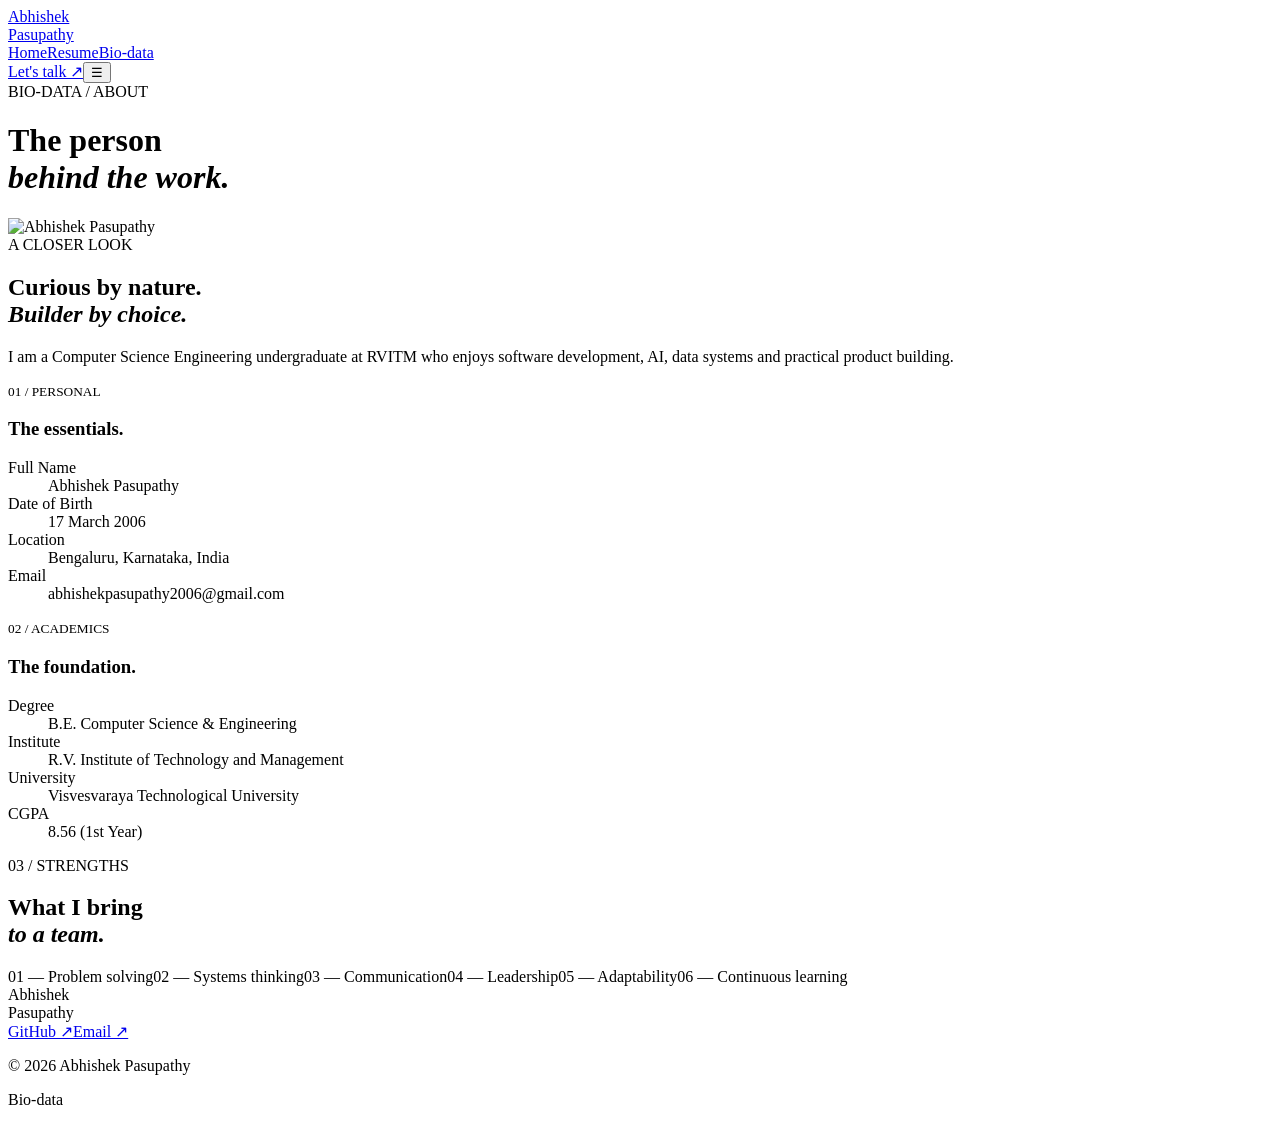
==== biodata.html @ 6d320807 "Add Abhishek portfolio content" ====
<!DOCTYPE html><html lang="en"><head><meta charset="UTF-8"><meta name="viewport" content="width=device-width,initial-scale=1"><title>Bio-data — Abhishek Pasupathy</title><link rel="stylesheet" href="styles.css"></head><body><header class="site-nav"><a class="logo" href="index.html">Abhishek<br><span>Pasupathy</span></a><nav><a href="index.html">Home</a><a href="resume.html">Resume</a><a class="active" href="biodata.html">Bio-data</a></nav><a class="contact" href="mailto:abhishekpasupathy2006@gmail.com">Let's talk ↗</a><button class="menu">☰</button></header><main class="inner-page"><div class="inner-hero bio-hero"><span class="section-kicker">BIO-DATA / ABOUT</span><h1>The person<br><em>behind the work.</em></h1></div><section class="bio-feature"><div class="bio-art"><img src="images/profile.jpg" alt="Abhishek Pasupathy"></div><div><span class="section-kicker">A CLOSER LOOK</span><h2>Curious by nature.<br><em>Builder by choice.</em></h2><p>I am a Computer Science Engineering undergraduate at RVITM who enjoys software development, AI, data systems and practical product building.</p></div></section><section class="bio-table"><div class="bio-cell"><small>01 / PERSONAL</small><h3>The essentials.</h3><dl><dt>Full Name</dt><dd>Abhishek Pasupathy</dd><dt>Date of Birth</dt><dd>17 March 2006</dd><dt>Location</dt><dd>Bengaluru, Karnataka, India</dd><dt>Email</dt><dd>abhishekpasupathy2006@gmail.com</dd></dl></div><div class="bio-cell tinted"><small>02 / ACADEMICS</small><h3>The foundation.</h3><dl><dt>Degree</dt><dd>B.E. Computer Science &amp; Engineering</dd><dt>Institute</dt><dd>R.V. Institute of Technology and Management</dd><dt>University</dt><dd>Visvesvaraya Technological University</dd><dt>CGPA</dt><dd>8.56 (1st Year)</dd></dl></div></section><section class="strengths"><span class="section-kicker">03 / STRENGTHS</span><h2>What I bring<br><em>to a team.</em></h2><div><span>01 — Problem solving</span><span>02 — Systems thinking</span><span>03 — Communication</span><span>04 — Leadership</span><span>05 — Adaptability</span><span>06 — Continuous learning</span></div></section></main><footer><div class="logo">Abhishek<br><span>Pasupathy</span></div><div class="footer-links"><a href="https://github.com/abhishekpasupathy">GitHub ↗</a><a href="mailto:abhishekpasupathy2006@gmail.com">Email ↗</a></div><p>© 2026 Abhishek Pasupathy</p><p>Bio-data</p></footer><script src="https://code.jquery.com/jquery-3.7.1.min.js"></script><script src="script.js"></script></body></html>
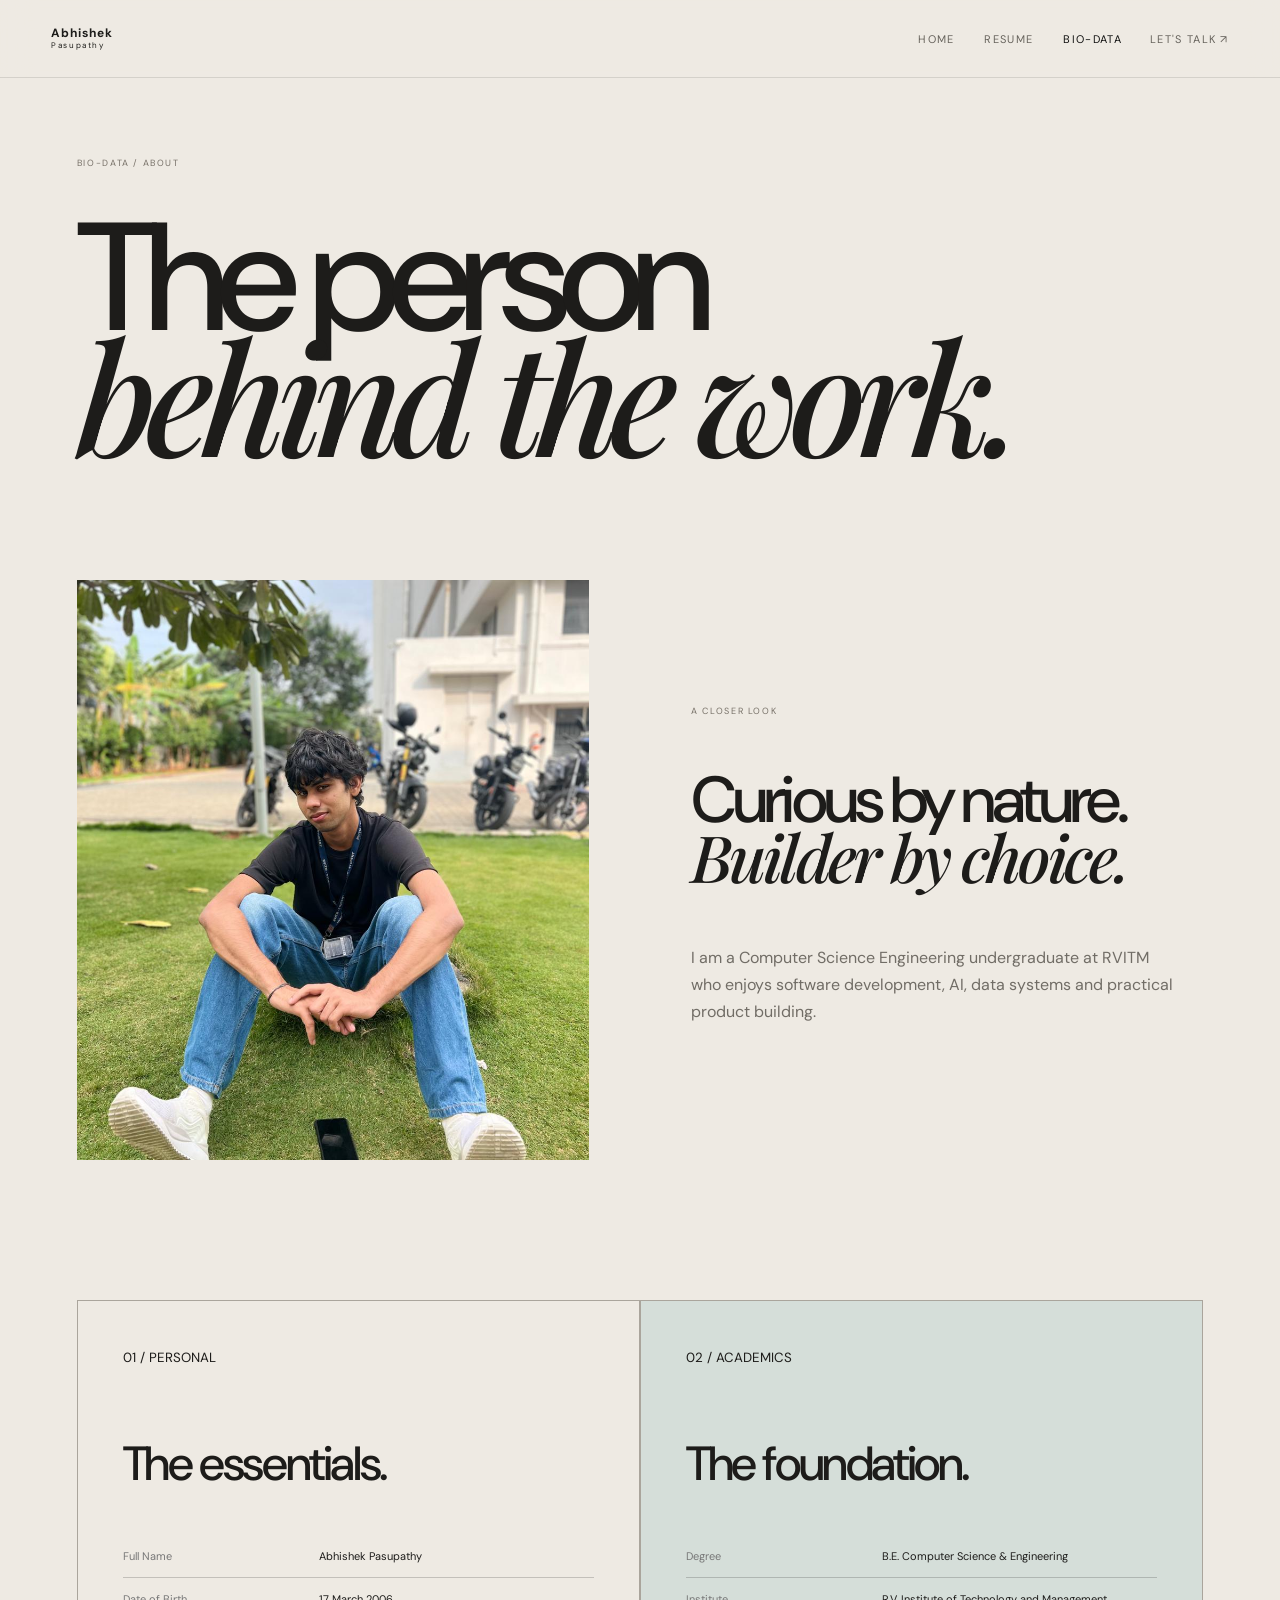
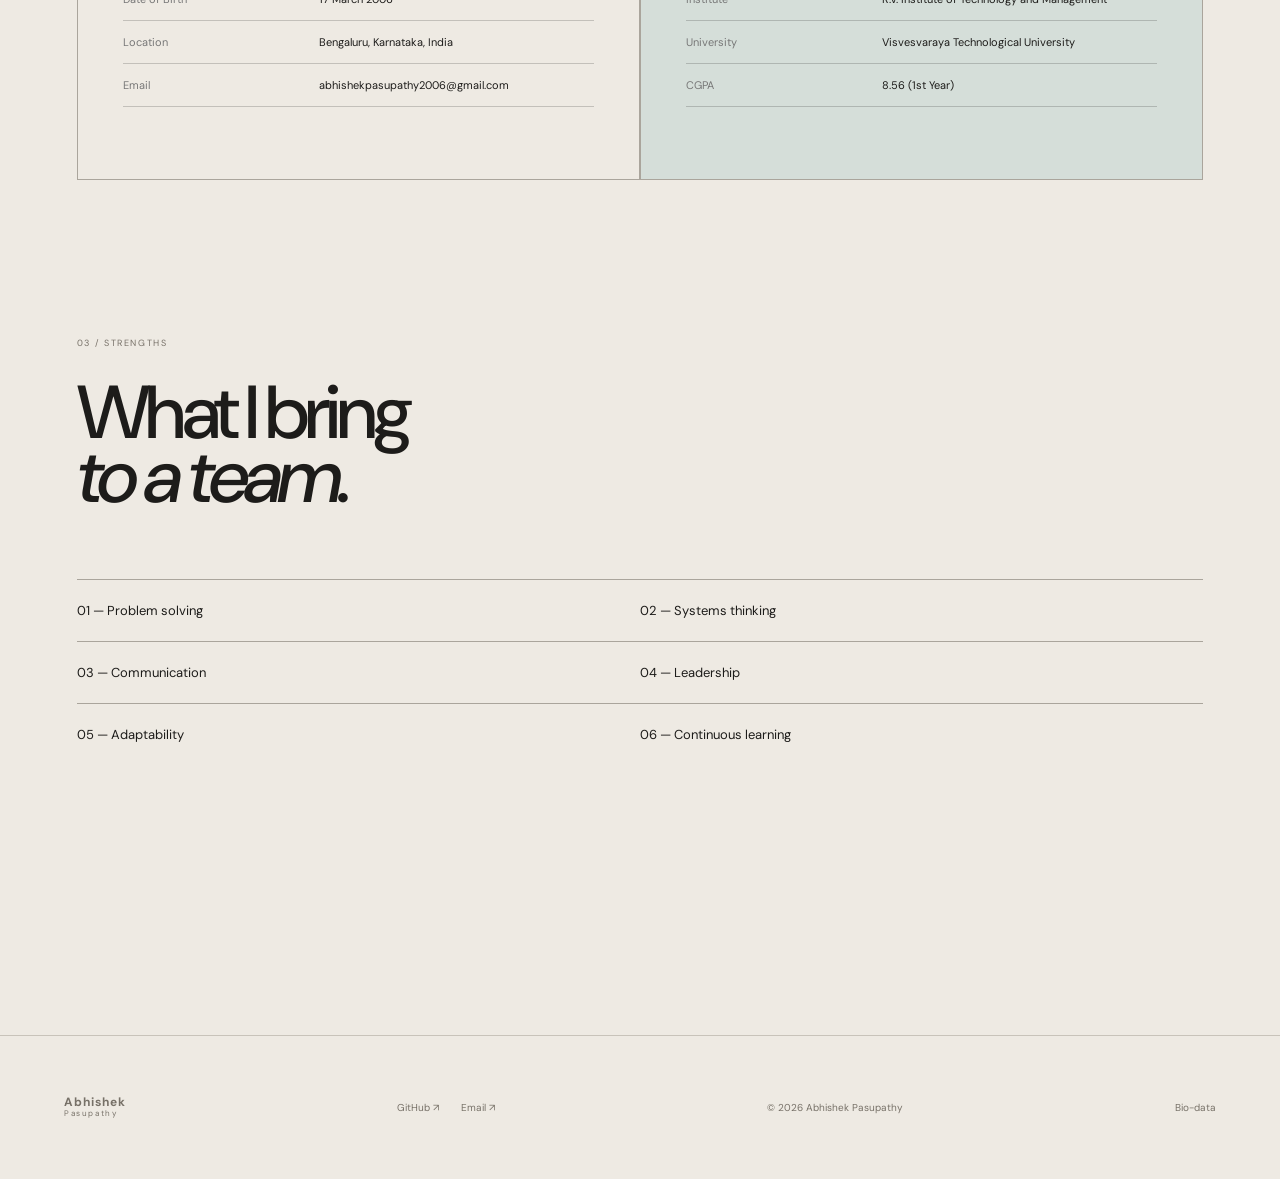
==== commit 842ca1f4: "Fix bio-data profile image" ====
--- a/biodata.html
+++ b/biodata.html
@@ -1 +1 @@
-<!DOCTYPE html><html lang="en"><head><meta charset="UTF-8"><meta name="viewport" content="width=device-width,initial-scale=1"><title>Bio-data — Abhishek Pasupathy</title><link rel="stylesheet" href="styles.css"></head><body><header class="site-nav"><a class="logo" href="index.html">Abhishek<br><span>Pasupathy</span></a><nav><a href="index.html">Home</a><a href="resume.html">Resume</a><a class="active" href="biodata.html">Bio-data</a></nav><a class="contact" href="mailto:abhishekpasupathy2006@gmail.com">Let's talk ↗</a><button class="menu">☰</button></header><main class="inner-page"><div class="inner-hero bio-hero"><span class="section-kicker">BIO-DATA / ABOUT</span><h1>The person<br><em>behind the work.</em></h1></div><section class="bio-feature"><div class="bio-art"><img src="images/profile.jpg" alt="Abhishek Pasupathy"></div><div><span class="section-kicker">A CLOSER LOOK</span><h2>Curious by nature.<br><em>Builder by choice.</em></h2><p>I am a Computer Science Engineering undergraduate at RVITM who enjoys software development, AI, data systems and practical product building.</p></div></section><section class="bio-table"><div class="bio-cell"><small>01 / PERSONAL</small><h3>The essentials.</h3><dl><dt>Full Name</dt><dd>Abhishek Pasupathy</dd><dt>Date of Birth</dt><dd>17 March 2006</dd><dt>Location</dt><dd>Bengaluru, Karnataka, India</dd><dt>Email</dt><dd>abhishekpasupathy2006@gmail.com</dd></dl></div><div class="bio-cell tinted"><small>02 / ACADEMICS</small><h3>The foundation.</h3><dl><dt>Degree</dt><dd>B.E. Computer Science &amp; Engineering</dd><dt>Institute</dt><dd>R.V. Institute of Technology and Management</dd><dt>University</dt><dd>Visvesvaraya Technological University</dd><dt>CGPA</dt><dd>8.56 (1st Year)</dd></dl></div></section><section class="strengths"><span class="section-kicker">03 / STRENGTHS</span><h2>What I bring<br><em>to a team.</em></h2><div><span>01 — Problem solving</span><span>02 — Systems thinking</span><span>03 — Communication</span><span>04 — Leadership</span><span>05 — Adaptability</span><span>06 — Continuous learning</span></div></section></main><footer><div class="logo">Abhishek<br><span>Pasupathy</span></div><div class="footer-links"><a href="https://github.com/abhishekpasupathy">GitHub ↗</a><a href="mailto:abhishekpasupathy2006@gmail.com">Email ↗</a></div><p>© 2026 Abhishek Pasupathy</p><p>Bio-data</p></footer><script src="https://code.jquery.com/jquery-3.7.1.min.js"></script><script src="script.js"></script></body></html>+<!DOCTYPE html><html lang="en"><head><meta charset="UTF-8"><meta name="viewport" content="width=device-width,initial-scale=1"><title>Bio-data — Abhishek Pasupathy</title><link rel="stylesheet" href="styles.css"></head><body><header class="site-nav"><a class="logo" href="index.html">Abhishek<br><span>Pasupathy</span></a><nav><a href="index.html">Home</a><a href="resume.html">Resume</a><a class="active" href="biodata.html">Bio-data</a></nav><a class="contact" href="mailto:abhishekpasupathy2006@gmail.com">Let's talk ↗</a><button class="menu">☰</button></header><main class="inner-page"><div class="inner-hero bio-hero"><span class="section-kicker">BIO-DATA / ABOUT</span><h1>The person<br><em>behind the work.</em></h1></div><section class="bio-feature"><div class="bio-art"><img src="images/profile.jpeg" alt="Abhishek Pasupathy"></div><div><span class="section-kicker">A CLOSER LOOK</span><h2>Curious by nature.<br><em>Builder by choice.</em></h2><p>I am a Computer Science Engineering undergraduate at RVITM who enjoys software development, AI, data systems and practical product building.</p></div></section><section class="bio-table"><div class="bio-cell"><small>01 / PERSONAL</small><h3>The essentials.</h3><dl><dt>Full Name</dt><dd>Abhishek Pasupathy</dd><dt>Date of Birth</dt><dd>17 March 2006</dd><dt>Location</dt><dd>Bengaluru, Karnataka, India</dd><dt>Email</dt><dd>abhishekpasupathy2006@gmail.com</dd></dl></div><div class="bio-cell tinted"><small>02 / ACADEMICS</small><h3>The foundation.</h3><dl><dt>Degree</dt><dd>B.E. Computer Science &amp; Engineering</dd><dt>Institute</dt><dd>R.V. Institute of Technology and Management</dd><dt>University</dt><dd>Visvesvaraya Technological University</dd><dt>CGPA</dt><dd>8.56 (1st Year)</dd></dl></div></section><section class="strengths"><span class="section-kicker">03 / STRENGTHS</span><h2>What I bring<br><em>to a team.</em></h2><div><span>01 — Problem solving</span><span>02 — Systems thinking</span><span>03 — Communication</span><span>04 — Leadership</span><span>05 — Adaptability</span><span>06 — Continuous learning</span></div></section></main><footer><div class="logo">Abhishek<br><span>Pasupathy</span></div><div class="footer-links"><a href="https://github.com/abhishekpasupathy">GitHub ↗</a><a href="mailto:abhishekpasupathy2006@gmail.com">Email ↗</a></div><p>© 2026 Abhishek Pasupathy</p><p>Bio-data</p></footer><script src="https://code.jquery.com/jquery-3.7.1.min.js"></script><script src="script.js"></script></body></html>
--- a/styles.css
+++ b/styles.css
@@ -0,0 +1,28 @@
+@import url('https://fonts.googleapis.com/css2?family=DM+Sans:wght@400;500;700&family=Playfair+Display:ital,wght@0,500;1,500;1,600&display=swap');*{box-sizing:border-box}html{scroll-behavior:smooth}body{margin:0;background:#eeeae3;color:#1d1c1a;font-family:"DM Sans",Arial,sans-serif}a{color:inherit}.site-nav{height:78px;padding:0 4vw;display:flex;align-items:center;gap:28px;position:fixed;top:0;left:0;right:0;z-index:100;background:rgba(238,234,227,.9);backdrop-filter:blur(16px);border-bottom:1px solid rgba(30,29,26,.12)}.logo{font-size:12px;font-weight:700;line-height:.85;text-decoration:none;letter-spacing:.08em}.logo span{font-weight:400;letter-spacing:.2em;font-size:8px}.site-nav nav{display:flex;gap:30px;margin-left:auto}.site-nav nav a,.contact{font-size:11px;text-decoration:none;text-transform:uppercase;letter-spacing:.12em;color:#67635d}.site-nav nav a.active,.site-nav nav a:hover,.contact:hover{color:#111}.menu{display:none;border:0;background:none;font-size:20px}.cover{height:100vh;min-height:720px;position:relative;padding:78px 4vw 0;overflow:hidden;background:#d9d5cc}.cover-art{position:absolute;inset:78px 4vw 0;background:linear-gradient(135deg,#c9c6bd 0%,#8c8b84 52%,#41423f 100%);overflow:hidden}.frame{position:absolute;border:1px solid rgba(255,255,255,.48)}.frame-one{inset:6% 7%}.frame-two{inset:12% 14%}.portrait-shape{position:absolute;width:clamp(180px,22vw,300px);height:clamp(180px,22vw,300px);right:12%;top:50%;transform:translateY(-50%);border-radius:50%;overflow:hidden;background:#777;border:2px solid rgba(255,255,255,.55);box-shadow:0 20px 50px rgba(0,0,0,.22)}.portrait-shape img{width:100%;height:100%;object-fit:cover}.cover-caption{position:absolute;bottom:30px;left:30px;color:#fff;font-size:9px;letter-spacing:.16em;line-height:1.7}.cover-title{position:absolute;z-index:8;left:7vw;bottom:9vh;width:48%;max-width:680px}.small-title{font-size:11px;letter-spacing:.18em}.cover-title h1{font-size:clamp(78px,9vw,145px);line-height:.78;letter-spacing:-.07em;margin:20px 0 28px;font-weight:500}.cover-title h1 i{font-family:"Playfair Display",serif}.cover-title p{font-size:12px;max-width:430px;line-height:1.55}.cover-scroll{position:absolute;right:4vw;bottom:5vh;font-size:9px;letter-spacing:.15em;text-align:center}.cover-scroll b{font-size:18px}.statement{max-width:1200px;margin:auto;padding:180px 6vw;display:grid;grid-template-columns:25% 1fr;gap:60px}.section-kicker{font-size:9px;letter-spacing:.18em;color:#777168}.statement h2,.big-quote h2,.details h2{font-size:clamp(55px,7vw,100px);font-weight:500;line-height:.9;letter-spacing:-.06em;margin:0}.statement h2 em,.big-quote h2 em,.details h2 em,.inner-hero h1 em,.bio-feature h2 em{font-family:"Playfair Display",serif}.statement-copy p{max-width:540px;font-size:18px;line-height:1.6;color:#716d66;margin-top:40px}.editorial{max-width:1200px;margin:auto;padding:0 6vw 180px;display:grid;grid-template-columns:1.05fr .95fr;gap:9vw;align-items:center}.editorial-image{height:650px;position:relative;display:flex;align-items:flex-end;padding:35px}.art-blue{background:linear-gradient(150deg,#c8d7d4,#718d91 45%,#273d40);overflow:hidden}.art-blue:after{content:"";position:absolute;width:330px;height:500px;right:10%;bottom:-15%;background:linear-gradient(160deg,#ddd4c8,#716d68);border-radius:50% 50% 0 0}.art-blue span{color:#fff;font-size:10px;letter-spacing:.15em}.art-blue strong{position:absolute;top:35px;left:35px;color:#fff;font-size:55px;line-height:.86;letter-spacing:-.05em}.editorial-text h2{font-size:75px;line-height:.8;letter-spacing:-.06em;font-weight:500;margin:28px 0}.editorial-text h2 em{font-family:"Playfair Display",serif;color:#756e64}.editorial-text p{max-width:440px;color:#716d66;line-height:1.65}.meta{display:flex;gap:7px;flex-wrap:wrap;margin:25px 0}.meta span,.resume-detail span{border:1px solid #bcb7af;border-radius:20px;padding:8px 11px;font-size:9px;letter-spacing:.1em}.arrow-link{font-size:11px;text-decoration:none;text-transform:uppercase;letter-spacing:.1em;border-bottom:1px solid #222;padding-bottom:8px}.split-story{background:#252624;color:#e9e5dc;padding:150px 8vw;display:grid;grid-template-columns:1fr 1fr;gap:8vw}.split-story .section-kicker{color:#aaa}.story-copy h2{font-size:85px;line-height:.84;letter-spacing:-.06em;font-weight:500;margin:30px 0}.story-copy h2 em{font-family:"Playfair Display",serif}.story-copy p{color:#aaa;max-width:410px;line-height:1.6}.stacked-cards{position:relative;min-height:570px}.stack-card{background:#d7d0c4;color:#222;padding:28px;position:absolute;width:75%;height:180px;left:5%;top:10%;box-shadow:10px 14px 35px rgba(0,0,0,.2);transform:rotate(-4deg)}.stack-card.offset{top:31%;left:20%;background:#b9c7c2;transform:rotate(3deg)}.stack-card:nth-child(3){top:54%;left:8%;background:#c7b9aa;transform:rotate(-2deg)}.stack-card h3{font-size:30px;line-height:.82;letter-spacing:-.04em;margin:25px 0}.stack-card span{font-size:9px;letter-spacing:.12em}.big-quote{text-align:center;padding:200px 20px}.big-quote>div{font:90px "Playfair Display",serif;color:#aaa}.big-quote p{font-size:10px;letter-spacing:.15em;color:#888}.details{max-width:1200px;margin:auto;padding:0 6vw 150px;display:grid;grid-template-columns:1fr 1fr}.details>div{grid-column:1/-1;margin-bottom:70px}.details>a{border-top:1px solid #a9a49b;padding:28px 0;display:grid;grid-template-columns:60px 1fr 30px;text-decoration:none}.details>a strong{font-size:38px;font-weight:500}.inner-page{padding:150px 6vw 120px;max-width:1300px;margin:auto}.inner-hero{min-height:520px}.inner-hero h1{font-size:clamp(80px,12vw,170px);line-height:.75;letter-spacing:-.07em;font-weight:500;margin:50px 0}.print{border:1px solid #777;background:none;border-radius:30px;padding:12px 18px;font-size:10px;cursor:pointer}.resume-intro{display:grid;grid-template-columns:25% 1fr;padding:90px 0;border-top:1px solid #aaa59c;border-bottom:1px solid #aaa59c}.resume-intro p{font-size:21px;line-height:1.55;max-width:680px;margin:0}.resume-row{display:grid;grid-template-columns:12% 1fr;border-bottom:1px solid #aaa59c;padding:55px 0}.resume-row .row-num{font-size:10px;color:#777}.resume-row small{font-size:9px;letter-spacing:.16em;color:#777}.resume-row h2{font-size:55px;font-weight:500;letter-spacing:-.05em;margin:14px 0}.resume-row h3{font-size:18px;font-weight:500}.resume-row p,.resume-row ul{color:#716d66;line-height:1.6}.resume-row li{margin:8px 0}.resume-detail{display:flex;gap:8px;flex-wrap:wrap;margin-top:20px}.bio-hero{min-height:430px}.bio-feature{display:grid;grid-template-columns:1fr 1fr;gap:8vw;align-items:center;padding:0 0 140px}.bio-art{height:580px;overflow:hidden;background:#777}.bio-art img{width:100%;height:100%;object-fit:cover}.bio-feature h2{font-size:65px;line-height:.86;letter-spacing:-.06em;font-weight:500}.bio-feature p{max-width:490px;line-height:1.7;color:#716d66}.bio-table{display:grid;grid-template-columns:1fr 1fr}.bio-cell{padding:45px;border:1px solid #aaa59c;min-height:480px}.bio-cell.tinted{background:#d5ded9}.bio-cell h3{font-size:48px;font-weight:500;letter-spacing:-.05em;margin:65px 0 40px}.bio-cell dl{display:grid;grid-template-columns:1fr 1.4fr}.bio-cell dt,.bio-cell dd{font-size:11px;padding:14px 0;border-bottom:1px solid rgba(0,0,0,.18);margin:0}.bio-cell dt{color:#777}.strengths{padding:150px 0}.strengths h2{font-size:75px;font-weight:500;line-height:.85;letter-spacing:-.06em;margin:30px 0 70px}.strengths>div{display:grid;grid-template-columns:1fr 1fr}.strengths>div span{border-top:1px solid #aaa59c;padding:22px 0;font-size:13px}footer{padding:55px 5vw;display:flex;align-items:center;gap:30px;justify-content:space-between;border-top:1px solid #c8c3ba;font-size:10px;color:#777168}.footer-links{display:flex;gap:22px}.footer-links a{text-decoration:none}.reveal{opacity:0;transform:translateY(35px);transition:.8s}.reveal.visible{opacity:1;transform:none}@media(max-width:800px){.site-nav{height:65px;padding:0 6vw}.site-nav nav,.contact{display:none}.menu{display:block;margin-left:auto}.cover{padding-top:65px;min-height:760px}.cover-art{inset:65px 0 0}.portrait-shape{width:150px;height:150px;right:8%;top:28%}.cover-title{left:7vw;bottom:7vh;width:82%}.cover-title h1{font-size:68px}.statement,.editorial,.split-story,.bio-feature{grid-template-columns:1fr;gap:45px;padding:100px 7vw}.editorial-image{height:480px}.story-copy h2{font-size:65px}.inner-page{padding:115px 7vw 80px}.inner-hero h1{font-size:76px}.resume-intro{grid-template-columns:1fr;gap:25px}.resume-row{grid-template-columns:45px 1fr}.resume-row h2{font-size:42px}.bio-table{grid-template-columns:1fr}.bio-art{height:420px}.strengths>div{grid-template-columns:1fr}footer{flex-wrap:wrap}.footer-links{width:100%;order:3}}
+
+/* --- Portfolio refinement v2 --- */
+.resume-hero{min-height:620px;display:grid;grid-template-columns:minmax(0,1fr) 390px;gap:8vw;align-items:center;padding-top:125px}
+.resume-hero-copy{padding-bottom:20px}
+.resume-hero h1{margin:32px 0 22px}
+.hero-subtitle{max-width:520px;color:#716d66;font-size:17px;line-height:1.6;margin:0 0 30px}
+.hero-actions{display:flex;align-items:center;gap:24px}
+.hero-link{font-size:10px;text-transform:uppercase;letter-spacing:.13em;text-decoration:none;border-bottom:1px solid #25231f;padding-bottom:8px}
+.resume-portrait{height:500px;position:relative;overflow:hidden;background:#c7c3bb;border-radius:2px;box-shadow:0 28px 70px rgba(28,27,24,.16)}
+.resume-portrait:before{content:"";position:absolute;inset:18px;border:1px solid rgba(255,255,255,.7);z-index:2;pointer-events:none}
+.resume-portrait img{width:100%;height:100%;object-fit:cover;object-position:center 42%;filter:saturate(.82) contrast(.98);transform:scale(1.02)}
+.portrait-label{position:absolute;left:28px;bottom:25px;z-index:3;color:#fff;font-size:9px;letter-spacing:.16em;text-shadow:0 1px 12px rgba(0,0,0,.35)}
+.resume-intro{background:rgba(255,255,255,.18);padding:65px 0}
+.resume-row{transition:background .35s ease,transform .35s ease;padding-left:0;padding-right:0}
+.resume-row:hover{background:rgba(255,255,255,.25);transform:translateX(8px)}
+.resume-row h2{transition:letter-spacing .35s ease}
+.resume-row:hover h2{letter-spacing:-.065em}
+.resume-row p,.resume-row li{max-width:850px}
+.resume-detail span{background:rgba(255,255,255,.25);transition:.25s}
+.resume-detail span:hover{background:#252624;color:#eeeae3;border-color:#252624}
+@media(max-width:800px){
+.resume-hero{grid-template-columns:1fr;min-height:auto;padding-top:110px;gap:55px}
+.resume-hero h1{font-size:76px}
+.resume-portrait{height:430px;width:100%}
+.hero-actions{flex-wrap:wrap}
+.resume-row:hover{transform:none}
+}
